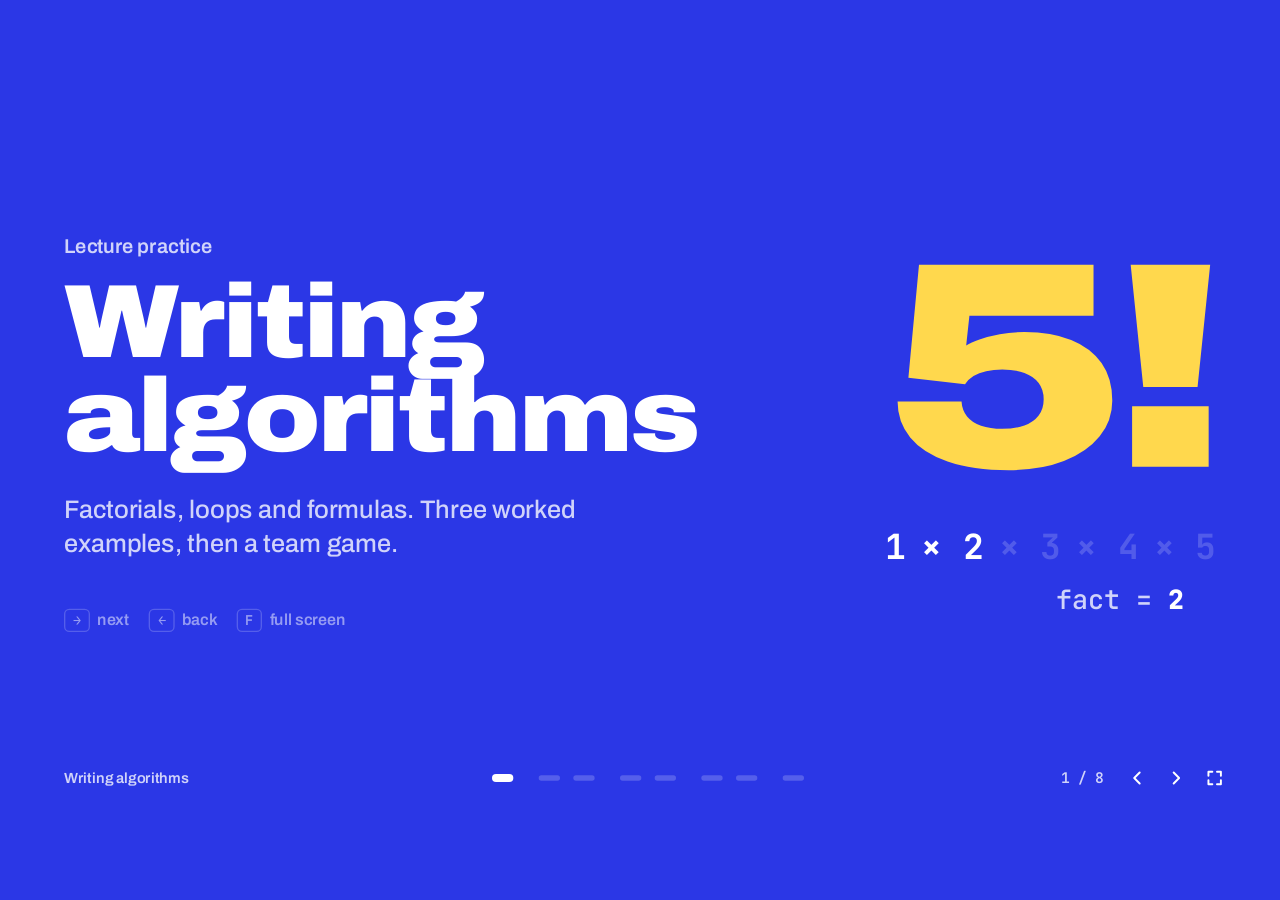
==== index.html @ b3ee8a58 "Add Writing Algorithms lecture deck and team game Three worked examples (factorial, 4! x 5!, 4X! + Z" ====
<!doctype html>
<html lang="en">
<head>
  <meta charset="utf-8">
  <meta name="viewport" content="width=device-width, initial-scale=1">
  <title>Writing Algorithms</title>
  <meta name="description" content="Lecture slides: three worked algorithm examples (factorials, loops and formulas), each shown as a question and then a solution, followed by a team game.">
  <link rel="icon" href="data:image/svg+xml,%3Csvg xmlns='http://www.w3.org/2000/svg' viewBox='0 0 64 64'%3E%3Crect width='64' height='64' rx='14' fill='%232B37E6'/%3E%3Ctext x='32' y='47' text-anchor='middle' font-family='Arial' font-weight='900' font-size='44' fill='%23FFD84D'%3En!%3C/text%3E%3C/svg%3E">
  <link rel="preconnect" href="https://fonts.googleapis.com">
  <link rel="preconnect" href="https://fonts.gstatic.com" crossorigin>
  <link rel="stylesheet" href="https://fonts.googleapis.com/css2?family=Archivo:wdth,wght@62..125,400..900&family=JetBrains+Mono:wght@500;700;800&display=swap">
  <link rel="stylesheet" href="css/style.css">
</head>
<body data-tone="blue">
  <div class="viewport">
    <div class="stage" id="stage" data-tone="blue">

      <main class="slides" id="slides">

        <!-- 1. Cover -->
        <section class="slide slide--cover" data-tone="blue" data-title="Writing algorithms">
          <div class="cover">
            <div class="cover__text">
              <p class="cover__kicker">Lecture practice</p>
              <h1 class="cover__title">Writing algorithms</h1>
              <p class="cover__lead">Factorials, loops and formulas. Three worked examples, then a team game.</p>
              <p class="cover__keys"><kbd>→</kbd> next <kbd>←</kbd> back <kbd>F</kbd> full screen</p>
            </div>
            <div class="cover__hero" aria-label="5 factorial equals 1 times 2 times 3 times 4 times 5, which is 120">
              <p class="hero__fact" aria-hidden="true">5!</p>
              <p class="hero__expand" aria-hidden="true">
                <span>1</span><span>× 2</span><span>× 3</span><span>× 4</span><span>× 5</span>
              </p>
              <p class="hero__total" aria-hidden="true">fact = <b id="hero-total">120</b></p>
            </div>
          </div>
        </section>

        <!-- 2. Example 1: question -->
        <section class="slide slide--question" data-tone="yellow" data-title="Example 1: question">
          <div class="q">
            <div class="q__main">
              <p class="q__tag">Example 1 <span>of 3</span></p>
              <h2 class="q__text">Write an algorithm to calculate the factorial of any number N the user enters.</h2>
              <p class="q__check">Test your answer: when N = 5 it should print <b>120</b>.</p>
              <details class="q__hint">
                <summary>Show a hint</summary>
                <p>Keep a counter i that goes 1, 2, 3 … up to N, and multiply fact by i each time.</p>
              </details>
            </div>
            <div class="timer" data-timer></div>
          </div>
        </section>

        <!-- 3. Example 1: solution -->
        <section class="slide slide--solution" data-tone="blue" data-title="Example 1: solution">
          <div class="sol" data-example="1"></div>
        </section>

        <!-- 4. Example 2: question -->
        <section class="slide slide--question" data-tone="yellow" data-title="Example 2: question">
          <div class="q">
            <div class="q__main">
              <p class="q__tag">Example 2 <span>of 3</span></p>
              <h2 class="q__text">Write an algorithm that calculates</h2>
              <p class="q__formula">y = 4! × 5!</p>
              <p class="q__check">Test your answer: it should print <b>2880</b>.</p>
              <details class="q__hint">
                <summary>Show a hint</summary>
                <p>You only need one loop. Once you have 4!, notice that 5! = 5 × 4!.</p>
              </details>
            </div>
            <div class="timer" data-timer></div>
          </div>
        </section>

        <!-- 5. Example 2: solution -->
        <section class="slide slide--solution" data-tone="blue" data-title="Example 2: solution">
          <div class="sol" data-example="2"></div>
        </section>

        <!-- 6. Example 3: question -->
        <section class="slide slide--question" data-tone="yellow" data-title="Example 3: question">
          <div class="q">
            <div class="q__main">
              <p class="q__tag">Example 3 <span>of 3</span></p>
              <h2 class="q__text">Write an algorithm to calculate</h2>
              <p class="q__formula">y = 4X! + Z²</p>
              <p class="q__check">The user enters X and Z. Test your answer: X = 2 and Z = 3 should print <b>17</b>.</p>
              <details class="q__hint">
                <summary>Show a hint</summary>
                <p>Work out X! with a loop first. Then put it into the formula.</p>
              </details>
            </div>
            <div class="timer" data-timer></div>
          </div>
        </section>

        <!-- 7. Example 3: solution -->
        <section class="slide slide--solution" data-tone="blue" data-title="Example 3: solution">
          <div class="sol" data-example="3"></div>
        </section>

        <!-- 8. Game -->
        <section class="slide slide--game" data-tone="navy" data-title="Factorial Face-off">
          <div class="gs">
            <div class="gs__intro">
              <p class="gs__kicker">End of lecture game</p>
              <h2 class="gs__title">Factorial Face&#8209;off</h2>
              <ul class="gs__rules">
                <li>12 questions about today's three algorithms.</li>
                <li>Teams take turns. Each turn has 30 seconds.</li>
                <li>A right answer scores 100 points, plus up to 50 for speed.</li>
                <li>Miss it, and the next team can steal it for 50.</li>
              </ul>
            </div>
            <form class="setup" id="game-setup" autocomplete="off">
              <p class="setup__label" id="team-count-label">How many teams?</p>
              <div class="seg" role="radiogroup" aria-labelledby="team-count-label" id="team-count"></div>
              <div class="setup__teams" id="team-names"></div>
              <div class="setup__actions">
                <button type="submit" class="btn btn--go" id="game-start">Start the game</button>
                <button type="button" class="btn btn--line" id="game-resume" hidden>Resume game</button>
              </div>
            </form>
          </div>
        </section>

      </main>

      <footer class="bar" id="bar">
        <p class="bar__title">Writing algorithms</p>
        <nav class="progress" id="progress" aria-label="Slides"></nav>
        <div class="bar__tools">
          <p class="bar__count" id="count" aria-live="polite">1 / 8</p>
          <button class="icon-btn" type="button" data-act="prev" aria-label="Previous slide">
            <svg viewBox="0 0 24 24" aria-hidden="true"><path d="M15 5l-7 7 7 7"/></svg>
          </button>
          <button class="icon-btn" type="button" data-act="next" aria-label="Next">
            <svg viewBox="0 0 24 24" aria-hidden="true"><path d="M9 5l7 7-7 7"/></svg>
          </button>
          <button class="icon-btn" type="button" data-act="full" aria-label="Full screen">
            <svg viewBox="0 0 24 24" aria-hidden="true"><path d="M4 9V4h5M20 9V4h-5M4 15v5h5M20 15v5h-5"/></svg>
          </button>
        </div>
      </footer>

      <div class="game" id="game" hidden></div>
    </div>
  </div>

  <script src="js/sound.js"></script>
  <script src="js/examples.js"></script>
  <script src="js/solution.js"></script>
  <script src="js/questions.js"></script>
  <script src="js/game.js"></script>
  <script src="js/deck.js"></script>
</body>
</html>
---- css/style.css ----
/* Writing Algorithms: lecture deck + game.
   The stage is a fixed 1920 x 1080 canvas scaled to fit the screen,
   so every size below is in stage pixels. */

:root {
  --blue: #2B37E6;
  --blue-deep: #1F29C2;
  --yellow: #FFD84D;
  --ink: #0C1033;
  --paper: #F2F3FF;
  --white: #FFFFFF;
  --line: #D9DCF2;
  --good: #1FCB7E;
  --bad: #FF5C6C;

  --display: 'Archivo', 'Arial Black', system-ui, sans-serif;
  --sans: 'Archivo', system-ui, -apple-system, 'Segoe UI', sans-serif;
  --mono: 'JetBrains Mono', ui-monospace, Menlo, Consolas, monospace;

  --ease: cubic-bezier(.2, .7, .2, 1);
}

/* Each slide sets a tone; the stage and page background follow it. */
[data-tone="blue"]   { --bg: var(--blue);   --fg: #fff;       --fg-2: rgba(255,255,255,.78); --fg-3: rgba(255,255,255,.5); --rule: rgba(255,255,255,.2); }
[data-tone="yellow"] { --bg: var(--yellow); --fg: var(--ink); --fg-2: rgba(12,16,51,.76);   --fg-3: rgba(12,16,51,.5);   --rule: rgba(12,16,51,.18); }
[data-tone="navy"]   { --bg: var(--ink);    --fg: #fff;       --fg-2: rgba(255,255,255,.74); --fg-3: rgba(255,255,255,.46); --rule: rgba(255,255,255,.16); }

*, *::before, *::after { box-sizing: border-box; }
* { margin: 0; }
html, body { height: 100%; }
body {
  background: var(--bg);
  color: var(--fg);
  font-family: var(--sans);
  overflow: hidden;
  -webkit-font-smoothing: antialiased;
  transition: background-color .5s var(--ease);
}
/* Keep "<=" as typed, the way students write it. !important because every
   `font:` shorthand below would otherwise switch ligatures back on. */
* { font-variant-ligatures: none !important; }
button, input { font: inherit; color: inherit; }
button { cursor: pointer; border: 0; background: none; }
[hidden] { display: none !important; }

:focus-visible { outline: 4px solid var(--fg); outline-offset: 4px; border-radius: 10px; }

.viewport { position: fixed; inset: 0; overflow: hidden; }
.stage {
  position: absolute;
  left: 50%; top: 50%;
  width: 1920px; height: 1080px;
  transform: translate(-50%, -50%) scale(var(--scale, 1));
  background: var(--bg);
  color: var(--fg);
  overflow: hidden;
  transition: background-color .5s var(--ease), color .5s var(--ease);
}

kbd {
  display: inline-grid; place-items: center;
  min-width: 1.9em; height: 1.7em; padding: 0 .4em; margin: 0 .3em 0 0;
  border: 2px solid var(--rule); border-radius: 8px;
  font: 700 .85em var(--mono);
}
kbd:not(:first-child) { margin-left: 1.2em; }

/* ---------- Slides ---------- */

.slides { position: absolute; inset: 0 0 96px 0; }
.slide {
  position: absolute; inset: 0;
  padding: 72px 96px 24px;
  opacity: 0; visibility: hidden;
  transform: translateX(40px);
  transition: opacity .45s var(--ease), transform .45s var(--ease), visibility 0s linear .45s;
}
.slide.is-before { transform: translateX(-40px); }
.slide.is-active {
  opacity: 1; visibility: visible; transform: none;
  transition: opacity .45s var(--ease), transform .45s var(--ease), visibility 0s;
}

/* ---------- Buttons ---------- */

.btn {
  display: inline-flex; align-items: center; justify-content: center; gap: 12px;
  min-height: 64px; padding: 0 30px;
  border-radius: 16px;
  font: 700 26px/1 var(--sans);
  background: var(--fg); color: var(--bg);
  transition: transform .15s var(--ease), opacity .2s;
}
.btn:hover { transform: translateY(-2px); }
.btn:active { transform: translateY(1px); }
.btn:disabled { opacity: .35; cursor: default; transform: none; }
.btn--line { background: transparent; color: var(--fg); box-shadow: inset 0 0 0 3px var(--fg); }
.btn--go { background: var(--yellow); color: var(--ink); min-height: 84px; padding: 0 44px; font-size: 32px; border-radius: 20px; }

.icon-btn {
  width: 52px; height: 52px; border-radius: 14px;
  display: grid; place-items: center;
  color: var(--fg);
  transition: background-color .2s;
}
.icon-btn:hover { background: var(--rule); }
.icon-btn svg { width: 28px; height: 28px; fill: none; stroke: currentColor; stroke-width: 2.5; stroke-linecap: round; stroke-linejoin: round; }

/* ---------- Footer bar ---------- */

.bar {
  position: absolute; left: 0; right: 0; bottom: 0; height: 96px;
  padding: 0 72px 0 96px;
  display: grid; grid-template-columns: 1fr auto 1fr; align-items: center; gap: 32px;
  color: var(--fg-2);
}
.bar__title { font: 600 22px var(--sans); }
.bar__tools { display: flex; align-items: center; justify-content: flex-end; gap: 6px; }
.bar__count { font: 600 22px var(--mono); margin-right: 18px; font-variant-numeric: tabular-nums; }

.progress { display: flex; gap: 8px; align-items: center; }
.progress button {
  width: 44px; height: 30px; display: grid; place-items: center; border-radius: 8px;
}
.progress button::before {
  content: ''; width: 100%; height: 8px; border-radius: 99px;
  background: var(--rule);
  transition: background-color .3s, height .3s;
}
.progress button.is-done::before { background: var(--fg-3); }
.progress button[aria-current="step"]::before { background: var(--fg); height: 12px; }
.progress button.is-gap { margin-left: 18px; }

/* ---------- Cover ---------- */

.cover {
  height: 100%;
  display: grid; grid-template-columns: 1fr 700px; align-items: center; gap: 40px;
}
.cover__kicker { font: 600 30px var(--sans); color: var(--fg-2); }
.cover__title {
  font: 900 156px/.9 var(--display);
  font-stretch: 112%;
  letter-spacing: -.025em;
  margin: 28px 0 44px;
  max-width: 10ch;
}
.cover__lead { font: 500 38px/1.35 var(--sans); color: var(--fg-2); max-width: 22em; }
.cover__keys { margin-top: 72px; font: 600 24px var(--sans); color: var(--fg-3); }

.cover__hero { text-align: right; }
.hero__fact {
  font: 900 440px/.8 var(--display);
  font-stretch: 125%;
  letter-spacing: -.04em;
  color: var(--yellow);
}
.hero__expand {
  margin-top: 56px;
  font: 700 52px var(--mono);
  display: flex; justify-content: flex-end; gap: .45em;
}
.hero__expand span { transition: opacity .3s var(--ease), transform .3s var(--ease); }
.hero__expand span.is-off { opacity: .18; }
.hero__total { margin-top: 18px; font: 500 40px var(--mono); color: var(--fg-2); }
.hero__total b { color: var(--fg); font-weight: 800; display: inline-block; min-width: 3ch; text-align: left; }

/* ---------- Question slides ---------- */

.q {
  height: 100%;
  display: grid; grid-template-columns: 1fr 480px; gap: 120px; align-items: center;
}
.q__tag { font: 800 34px var(--sans); }
.q__tag span { color: var(--fg-3); font-weight: 600; }
.q__text {
  margin-top: 28px;
  font: 800 92px/1.02 var(--display);
  font-stretch: 104%;
  letter-spacing: -.02em;
  max-width: 15ch;
}
.q__formula {
  margin-top: 28px;
  font: 800 136px/1 var(--mono);
  letter-spacing: -.03em;
}
.q__check {
  margin-top: 56px;
  display: inline-block;
  padding: 22px 30px;
  border: 3px solid var(--fg);
  border-radius: 20px;
  font: 500 32px/1.35 var(--sans);
  max-width: 34em;
}
.q__check b { font: 800 1.1em var(--mono); }
.q__hint { margin-top: 28px; font: 500 28px/1.4 var(--sans); max-width: 34em; }
.q__hint summary {
  display: inline-flex; align-items: center; gap: 12px;
  cursor: pointer; list-style: none;
  font-weight: 700; color: var(--fg-2);
  border-bottom: 3px solid var(--rule);
  padding-bottom: 2px;
}
.q__hint summary::-webkit-details-marker { display: none; }
.q__hint summary::before { content: '+'; font: 800 32px var(--mono); }
.q__hint[open] summary::before { content: '−'; }
.q__hint p { margin-top: 14px; }

/* Thinking timer */
.timer { display: flex; flex-direction: column; align-items: center; gap: 28px; }
.timer__ring { position: relative; width: 400px; height: 400px; }
.timer__ring svg { width: 100%; height: 100%; transform: rotate(-90deg); }
.timer__track, .timer__arc { fill: none; stroke-width: 18; }
.timer__track { stroke: var(--rule); }
.timer__arc { stroke: var(--fg); stroke-linecap: round; transition: stroke-dashoffset .3s linear, stroke .3s; }
.timer__face { position: absolute; inset: 0; display: grid; place-content: center; text-align: center; }
.timer__time { font: 800 104px/1 var(--mono); font-variant-numeric: tabular-nums; letter-spacing: -.04em; }
.timer__cap { margin-top: 8px; font: 600 24px var(--sans); color: var(--fg-2); }
.timer.is-low .timer__arc { stroke: #E5213A; }
.timer.is-done .timer__time { animation: blink .5s steps(2) 6; }
.timer__presets { display: flex; gap: 8px; padding: 6px; border-radius: 16px; box-shadow: inset 0 0 0 3px var(--rule); }
.timer__presets button { padding: 10px 20px; border-radius: 11px; font: 700 22px var(--sans); color: var(--fg-2); }
.timer__presets button[aria-pressed="true"] { background: var(--fg); color: var(--bg); }
.timer__ctrl { display: flex; gap: 12px; }
@keyframes blink { 50% { opacity: .15; } }

/* ---------- Solution slides ---------- */

.sol { height: 100%; display: grid; grid-template-rows: auto 1fr; gap: 28px; }
.sol__head { display: flex; align-items: baseline; gap: 36px; }
.sol__tag { font: 800 54px/1 var(--display); font-stretch: 106%; letter-spacing: -.02em; white-space: nowrap; }
.sol__q { font: 500 28px/1.35 var(--sans); color: var(--fg-2); }
.sol__grid { display: grid; grid-template-columns: 1020px 1fr; gap: 44px; min-height: 0; }

.code-col { display: flex; flex-direction: column; gap: 18px; min-height: 0; }
.code {
  position: relative;
  list-style: none;
  padding: 24px 32px 24px 104px;
  border-radius: 28px;
  background: var(--blue-deep);
  box-shadow: inset 0 0 0 2px rgba(255,255,255,.1);
}
.line {
  position: relative;
  display: flex; gap: 26px; align-items: baseline;
  padding: 8px 20px;
  border-radius: 12px;
  font: 500 37px/1.3 var(--mono);
  transition: background-color .25s var(--ease);
}
.line__n { flex: none; width: 1.4em; text-align: right; color: rgba(255,255,255,.4); font-weight: 700; }
.line__code {
  color: #fff; white-space: pre;
  opacity: 0; transform: translateX(-14px);
  transition: opacity .35s var(--ease), transform .35s var(--ease);
}
.line.is-shown .line__code { opacity: 1; transform: none; }
.line .kw { color: var(--yellow); font-weight: 700; }
.line .num { color: #9FE8FF; }
.line.is-current { background: var(--yellow); }
.line.is-current .line__n,
.line.is-current .line__code,
.line.is-current .kw,
.line.is-current .num { color: var(--ink); }
.line.is-next .line__n { color: var(--yellow); }

.loop-arc { position: absolute; left: 22px; top: 0; width: 78px; height: 100%; overflow: visible; pointer-events: none; }
.loop-arc path { fill: none; stroke: var(--yellow); stroke-width: 4; stroke-linecap: round; stroke-linejoin: round; }
.loop-arc .head { fill: var(--yellow); stroke: none; }
.loop-arc text { fill: var(--yellow); font: 700 20px var(--sans); }
.loop-arc g { opacity: 0; transition: opacity .4s var(--ease); }
.loop-arc g.is-shown { opacity: 1; }
.loop-arc g.is-jump { animation: jump .6s var(--ease); }
@keyframes jump { 40% { opacity: .2; } }

.sol__hint { font: 600 24px var(--sans); color: var(--fg-3); padding-left: 8px; }
.sol__note { font: 500 26px/1.4 var(--sans); color: var(--fg-2); padding-left: 8px; max-width: 46em; }

/* Trace panel */
.trace {
  display: flex; flex-direction: column; gap: 16px;
  min-height: 0;
  padding: 28px 30px;
  border-radius: 28px;
  background: var(--white); color: var(--ink);
  --fg: var(--ink); --bg: var(--white); --rule: var(--line);
}
.trace__head h3 { font: 800 40px/1 var(--display); font-stretch: 106%; }
.trace__head p { margin-top: 6px; font: 500 22px/1.35 var(--sans); color: #4A4F75; }
.trace__ctrl { display: flex; flex-wrap: wrap; gap: 12px; align-items: center; }
.trace__fixed { flex-basis: 100%; font: 500 22px/1.35 var(--sans); color: #4A4F75; }
.field {
  display: flex; align-items: center; gap: 12px;
  padding: 6px 6px 6px 18px;
  border-radius: 14px; background: var(--paper);
  font: 700 28px var(--mono);
}
.field input {
  width: 110px; height: 52px; padding: 0 12px;
  border: 2px solid var(--line); border-radius: 10px;
  background: var(--white);
  font: 700 28px var(--mono);
}
.field input:focus-visible { outline: 3px solid var(--blue); outline-offset: 1px; border-radius: 10px; }
.trace__btns { display: flex; gap: 10px; }
.trace__btns .btn { min-height: 58px; padding: 0 24px; font-size: 24px; }
.trace__btns .btn--step { background: var(--blue); color: #fff; }
.trace__err { min-height: 0; font: 600 21px/1.3 var(--sans); color: #D62839; }
.trace__err:empty { display: none; }

.vars { display: flex; flex-wrap: wrap; gap: 10px; }
.var {
  display: flex; align-items: baseline; gap: 12px;
  padding: 8px 16px; border-radius: 12px;
  background: var(--paper);
  font: 500 24px var(--mono);
  transition: background-color .3s;
}
.var b { font-weight: 800; font-size: 28px; min-width: 1ch; }
.var.is-changed { background: var(--yellow); }

.ttable { flex: 1; min-height: 0; overflow: auto; border-radius: 16px; box-shadow: inset 0 0 0 2px var(--line); }
.ttable table { width: 100%; border-collapse: collapse; font: 500 25px var(--mono); }
.ttable th {
  position: sticky; top: 0;
  padding: 12px 16px; text-align: left;
  background: var(--paper);
  font: 700 21px var(--mono); color: #4A4F75;
}
.ttable td { padding: 6px 16px; border-top: 2px solid var(--paper); font-variant-numeric: tabular-nums; }
.ttable tr.is-new td { background: #FFF4C2; }
.ttable .no { color: #D62839; font-weight: 700; }
.ttable .yes { color: #0C8A55; font-weight: 700; }
.ttable__empty td { color: #8A8FB3; font-family: var(--sans); font-size: 22px; padding: 18px 16px; }

.out {
  display: flex; align-items: center; justify-content: space-between; gap: 16px;
  padding: 14px 24px; border-radius: 16px;
  background: var(--ink); color: #fff;
}
.out span { font: 600 22px var(--sans); color: rgba(255,255,255,.7); }
.out output { font: 800 44px var(--mono); color: var(--yellow); min-height: 1.2em; }
.out.is-printed { animation: pop .5s var(--ease); }
@keyframes pop { 40% { transform: scale(1.04); } }

/* ---------- Game slide (setup) ---------- */

.gs { height: 100%; display: grid; grid-template-columns: 1fr 760px; gap: 96px; align-items: center; }
.gs__kicker { font: 600 30px var(--sans); color: var(--fg-2); }
.gs__title {
  margin: 20px 0 48px;
  font: 900 132px/.92 var(--display); font-stretch: 112%;
  letter-spacing: -.025em;
  color: var(--yellow);
}
.gs__rules { list-style: none; padding: 0; display: grid; gap: 18px; font: 500 32px/1.35 var(--sans); color: var(--fg-2); }
.gs__rules li { display: flex; gap: 18px; }
.gs__rules li::before { content: '!'; flex: none; width: 34px; font: 900 34px/1.3 var(--display); color: var(--yellow); }

.setup {
  padding: 44px;
  border-radius: 32px;
  background: rgba(255,255,255,.06);
  box-shadow: inset 0 0 0 2px var(--rule);
}
.setup__label { font: 700 28px var(--sans); }
.seg { display: inline-flex; gap: 8px; margin: 16px 0 32px; padding: 6px; border-radius: 18px; box-shadow: inset 0 0 0 3px var(--rule); }
.seg button { width: 84px; height: 60px; border-radius: 13px; font: 800 30px var(--mono); color: var(--fg-2); }
.seg button[aria-checked="true"] { background: var(--fg); color: var(--ink); }
.setup__teams { display: grid; gap: 14px; }
.team-row { display: flex; align-items: center; gap: 16px; }
.team-row input {
  flex: 1; height: 68px; padding: 0 22px;
  border-radius: 16px; border: 0;
  background: rgba(255,255,255,.08);
  box-shadow: inset 0 0 0 2px var(--rule);
  font: 700 30px var(--sans);
}
.team-row input:focus-visible { outline: none; box-shadow: inset 0 0 0 3px var(--team); }
.badge {
  flex: none; display: grid; place-items: center;
  width: 56px; height: 56px; border-radius: 16px;
  background: var(--team); color: var(--ink);
  font: 900 30px var(--display);
}
.setup__actions { display: flex; gap: 16px; margin-top: 36px; }

/* ---------- Game overlay ---------- */

.game {
  position: absolute; inset: 0; z-index: 20;
  --bg: var(--ink); --fg: #fff; --fg-2: rgba(255,255,255,.74); --fg-3: rgba(255,255,255,.46); --rule: rgba(255,255,255,.16);
  background: var(--ink); color: #fff;
  display: flex; flex-direction: column;
  padding: 44px 80px 40px;
}
.g-top { display: flex; align-items: center; gap: 32px; }
.g-name { font: 900 40px/1 var(--display); font-stretch: 112%; color: var(--yellow); }
.g-count { margin-top: 8px; font: 600 24px var(--sans); color: var(--fg-2); }
.g-teams { list-style: none; padding: 0; margin-left: auto; display: flex; gap: 14px; }
.g-team {
  display: flex; align-items: center; gap: 14px;
  padding: 10px 22px 10px 10px; border-radius: 20px;
  background: rgba(255,255,255,.06);
  box-shadow: inset 0 0 0 2px var(--rule);
  transition: box-shadow .3s, transform .3s var(--ease), background-color .3s;
}
.g-team .badge { width: 48px; height: 48px; font-size: 26px; border-radius: 13px; }
.g-team__name { font: 700 22px var(--sans); color: var(--fg-2); }
.g-team__score { font: 800 34px/1 var(--mono); font-variant-numeric: tabular-nums; }
.g-team.is-turn { background: rgba(255,255,255,.12); box-shadow: inset 0 0 0 3px var(--team); transform: translateY(-3px); }
.g-team.is-turn .g-team__name { color: #fff; }
.g-tools { display: flex; gap: 6px; }

.g-play { flex: 1; min-height: 0; display: flex; flex-direction: column; }
.g-right { display: flex; flex-direction: column; justify-content: center; min-height: 0; }
.g-right--order { justify-content: flex-start; }
.g-timer { position: relative; height: 14px; margin: 52px 0 36px; border-radius: 99px; background: rgba(255,255,255,.1); }
.g-timer__fill { position: absolute; inset: 0 auto 0 0; width: 100%; border-radius: inherit; background: var(--team, var(--yellow)); }
.g-timer.is-low .g-timer__fill { background: var(--bad); }
.g-timer__num {
  position: absolute; right: 0; bottom: 22px;
  font: 800 30px var(--mono); font-variant-numeric: tabular-nums;
}
.g-timer.is-low .g-timer__num { color: var(--bad); }

.g-body { flex: 1; min-height: 0; display: grid; grid-template-columns: 1fr 780px; gap: 72px; }
.g-left { display: flex; flex-direction: column; min-height: 0; }
.g-turn { display: flex; align-items: center; gap: 14px; font: 800 30px var(--sans); color: var(--team); }
.g-turn .badge { width: 44px; height: 44px; font-size: 24px; border-radius: 12px; }
.g-kind { margin-top: 22px; font: 600 24px var(--sans); color: var(--fg-3); }
.g-q { margin-top: 10px; font: 800 60px/1.08 var(--display); font-stretch: 102%; letter-spacing: -.015em; max-width: 19ch; }
.g-visual { margin-top: 28px; min-height: 0; }
.g-code {
  display: inline-block;
  padding: 18px 26px; border-radius: 20px;
  background: rgba(255,255,255,.06);
  box-shadow: inset 0 0 0 2px var(--rule);
  font: 500 26px/1.55 var(--mono);
  white-space: pre;
}
.g-code .n { color: var(--fg-3); }

.g-options { display: flex; flex-direction: column; justify-content: center; gap: 16px; }
.g-opt {
  display: flex; align-items: center; gap: 24px;
  min-height: 108px; padding: 18px 28px;
  border-radius: 22px;
  background: rgba(255,255,255,.06);
  box-shadow: inset 0 0 0 2px var(--rule);
  text-align: left;
  font: 700 32px/1.25 var(--sans);
  transition: box-shadow .2s, background-color .2s, transform .15s var(--ease), opacity .3s;
}
.g-opt:not(:disabled):hover { box-shadow: inset 0 0 0 3px rgba(255,255,255,.5); transform: translateX(4px); }
.g-opt:disabled { cursor: default; }
.g-key {
  flex: none; display: grid; place-items: center;
  width: 58px; height: 58px; border-radius: 14px;
  background: rgba(255,255,255,.1);
  font: 800 28px var(--mono);
}
.g-opt.is-right { background: rgba(31,203,126,.16); box-shadow: inset 0 0 0 3px var(--good); }
.g-opt.is-right .g-key { background: var(--good); color: var(--ink); }
.g-opt.is-wrong { background: rgba(255,92,108,.12); box-shadow: inset 0 0 0 3px var(--bad); opacity: .7; }
.g-opt.is-wrong .g-key { background: var(--bad); color: var(--ink); }
.g-opt.is-wrong .g-opt__text { text-decoration: line-through; text-decoration-thickness: 3px; }
.g-options--tf { flex-direction: row; align-items: stretch; }
.g-options--tf .g-opt { flex: 1; flex-direction: column; justify-content: center; min-height: 300px; font-size: 52px; gap: 20px; }

/* Order questions */
.g-pool { display: flex; flex-wrap: wrap; gap: 12px; align-content: flex-start; }
.g-tile {
  padding: 14px 20px; border-radius: 14px;
  background: rgba(255,255,255,.1);
  box-shadow: inset 0 0 0 2px var(--rule);
  font: 600 25px var(--mono);
  transition: transform .15s var(--ease), background-color .2s;
}
.g-tile:hover { background: rgba(255,255,255,.18); transform: translateY(-2px); }
.g-slots { list-style: none; padding: 0; display: grid; gap: 10px; align-content: center; }
.g-slot { display: flex; align-items: center; gap: 16px; }
.g-slot__n { flex: none; width: 44px; text-align: right; font: 800 26px var(--mono); color: var(--fg-3); }
.g-slot__box {
  flex: 1; min-height: 62px; padding: 10px 20px;
  display: flex; align-items: center;
  border-radius: 14px;
  box-shadow: inset 0 0 0 2px var(--rule);
  background: rgba(255,255,255,.03);
  font: 600 25px var(--mono); text-align: left;
}
.g-slot__box:empty::after { content: 'Tap a step'; font: 500 22px var(--sans); color: var(--fg-3); }
.g-slot__box.is-filled { background: rgba(255,255,255,.1); }
.g-slot__box.is-right { box-shadow: inset 0 0 0 3px var(--good); background: rgba(31,203,126,.14); }
.g-slot__box.is-wrong { box-shadow: inset 0 0 0 3px var(--bad); background: rgba(255,92,108,.12); }
.g-check { margin-top: 18px; align-self: flex-start; }

.g-feedback {
  display: flex; align-items: center; gap: 28px;
  min-height: 108px; margin-top: 28px; padding: 18px 20px 18px 32px;
  border-radius: 24px;
  background: rgba(255,255,255,.06);
}
.g-msg { flex: 1; font: 600 30px/1.35 var(--sans); }
.g-msg b { font-weight: 800; }
.g-feedback.is-good { background: rgba(31,203,126,.16); }
.g-feedback.is-bad { background: rgba(255,92,108,.14); }
.g-feedback .btn { background: var(--yellow); color: var(--ink); }

/* End screen */
.g-end { flex: 1; display: grid; grid-template-rows: auto 1fr auto; justify-items: center; gap: 24px; padding-top: 12px; }
.g-end__title { font: 900 120px/1 var(--display); font-stretch: 112%; letter-spacing: -.025em; color: var(--yellow); text-align: center; }
.g-end__sub { font: 600 30px var(--sans); color: var(--fg-2); margin-top: 12px; text-align: center; }
.podium { display: flex; align-items: flex-end; gap: 36px; height: 100%; padding-top: 20px; }
.podium__col { width: 230px; display: flex; flex-direction: column; align-items: center; gap: 14px; height: 100%; justify-content: flex-end; }
.podium__name { font: 800 30px var(--sans); text-align: center; }
.podium__score { font: 800 40px var(--mono); }
.podium__bar {
  width: 100%; border-radius: 22px 22px 0 0;
  background: var(--team);
  display: grid; place-items: start center; padding-top: 18px;
  font: 900 64px var(--display); color: var(--ink);
  height: 0; transition: height 1.1s var(--ease);
}
.g-end__actions { display: flex; gap: 16px; }
.g-end__actions .btn--go { min-height: 72px; font-size: 28px; }

.g-confetti { position: absolute; inset: 0; width: 1920px; height: 1080px; pointer-events: none; }

@media (prefers-reduced-motion: reduce) {
  *, *::before, *::after { transition-duration: .01ms !important; animation-duration: .01ms !important; animation-iteration-count: 1 !important; }
  .slide, .slide.is-before { transform: none; }
}
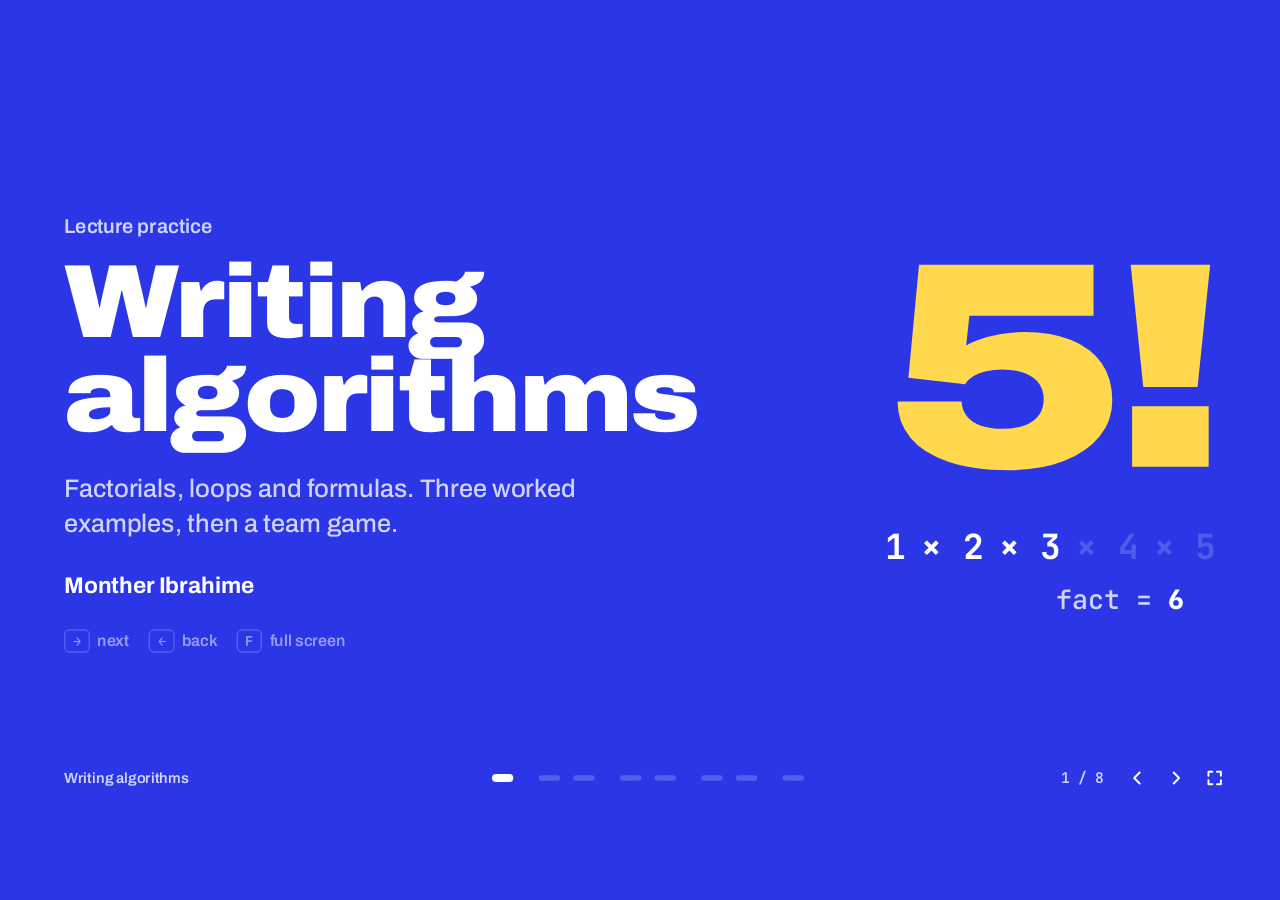
==== commit cd875dfb: "Update cover section with author name and adjust key margins" ====
--- a/index.html
+++ b/index.html
@@ -24,6 +24,7 @@
               <p class="cover__kicker">Lecture practice</p>
               <h1 class="cover__title">Writing algorithms</h1>
               <p class="cover__lead">Factorials, loops and formulas. Three worked examples, then a team game.</p>
+              <p class="cover__author">Monther Ibrahime</p>
               <p class="cover__keys"><kbd>→</kbd> next <kbd>←</kbd> back <kbd>F</kbd> full screen</p>
             </div>
             <div class="cover__hero" aria-label="5 factorial equals 1 times 2 times 3 times 4 times 5, which is 120">
--- a/css/style.css
+++ b/css/style.css
@@ -146,7 +146,8 @@
   max-width: 10ch;
 }
 .cover__lead { font: 500 38px/1.35 var(--sans); color: var(--fg-2); max-width: 22em; }
-.cover__keys { margin-top: 72px; font: 600 24px var(--sans); color: var(--fg-3); }
+.cover__author { margin-top: 48px; font: 700 34px var(--sans); color: var(--fg); }
+.cover__keys { margin-top: 48px; font: 600 24px var(--sans); color: var(--fg-3); }
 
 .cover__hero { text-align: right; }
 .hero__fact {
